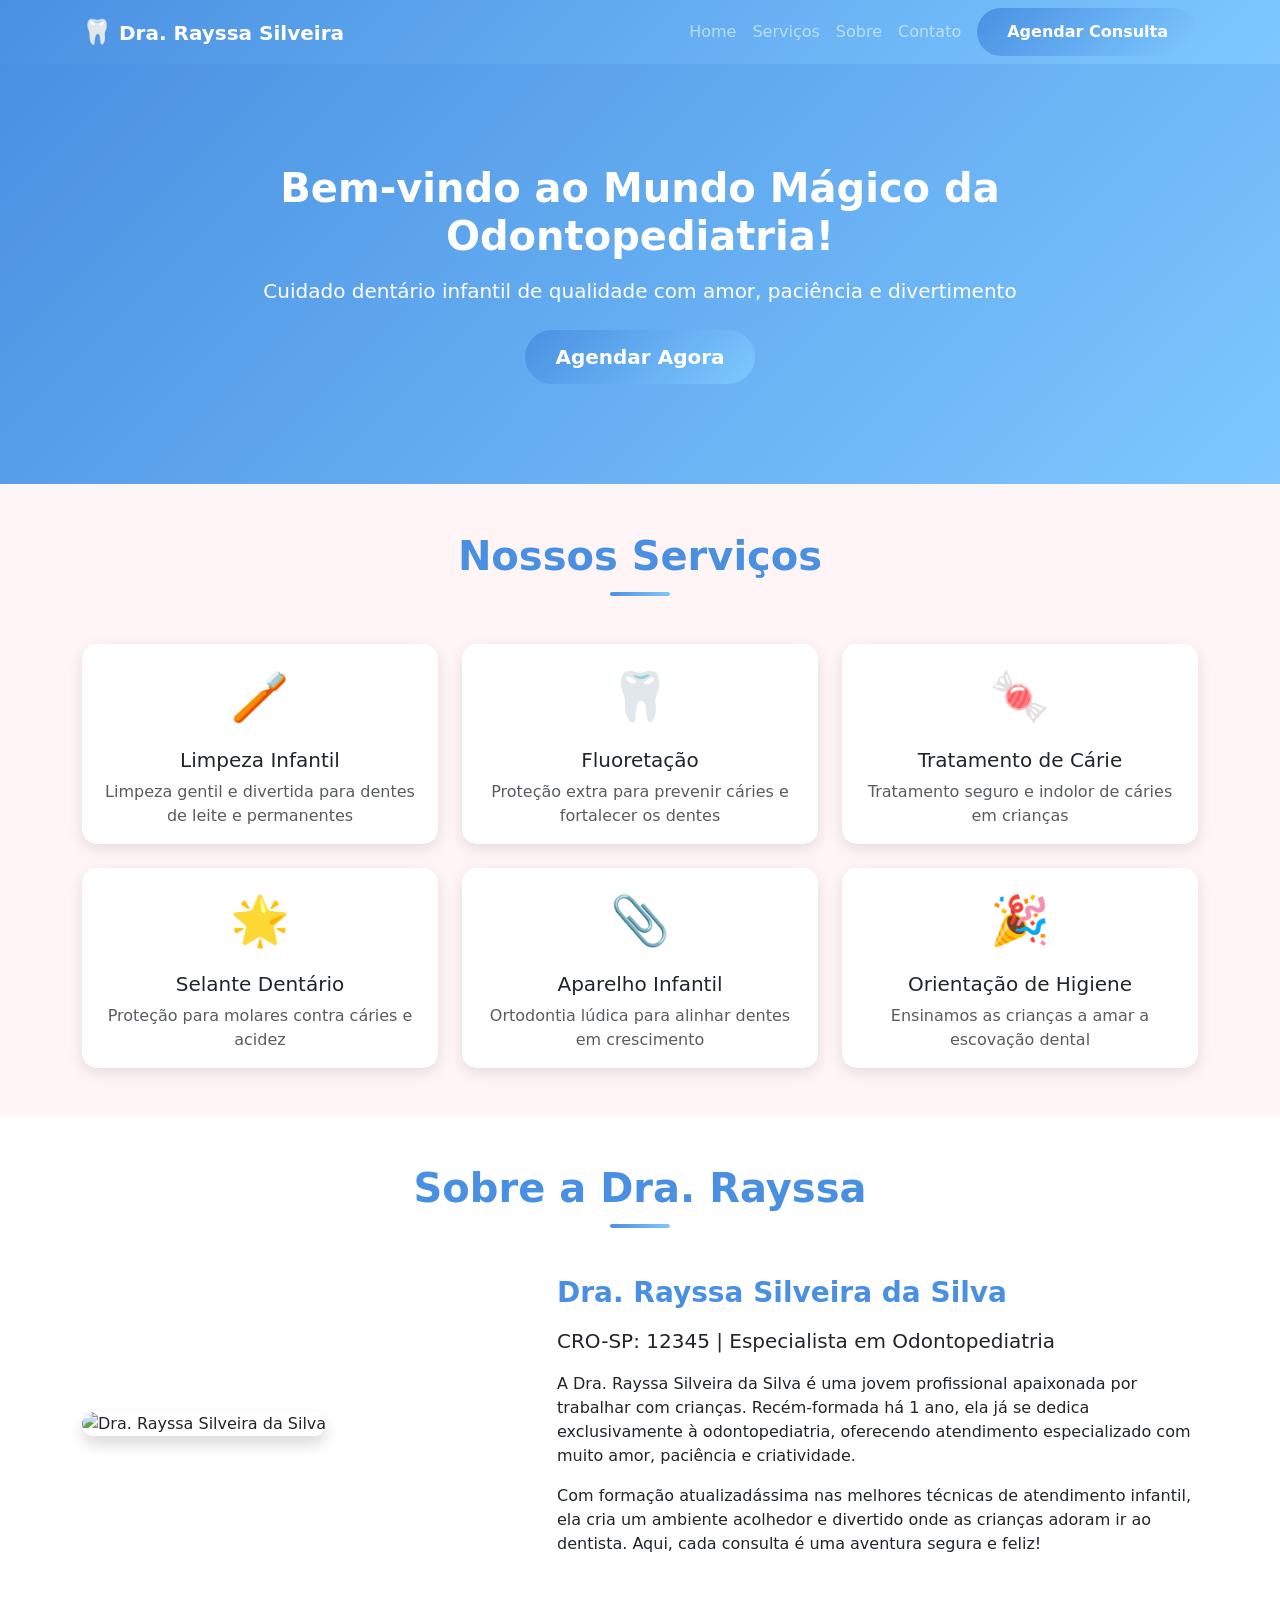
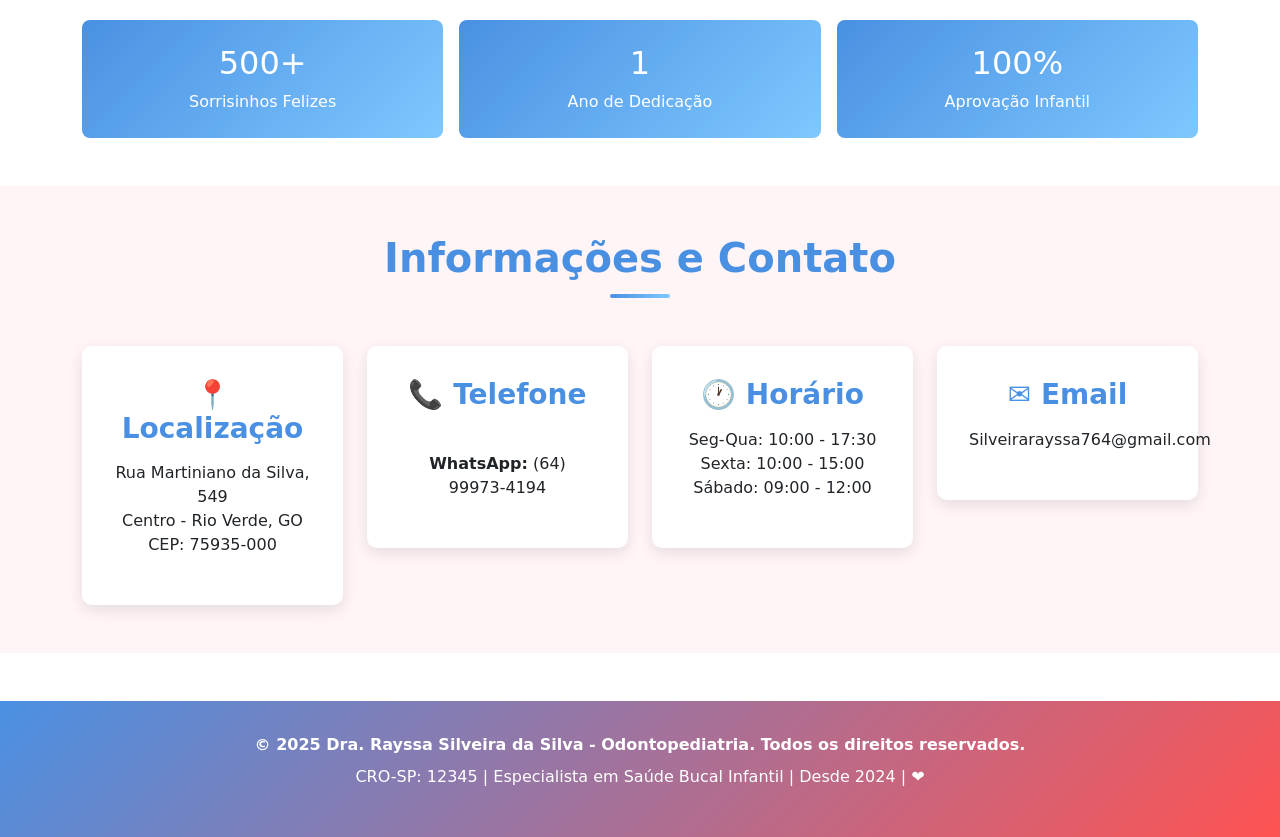
==== index.html @ 4263b2b1 "projeto site dentista Dr Rayssa" ====
<!DOCTYPE html>
<html lang="pt-br">
<head>
    <meta charset="UTF-8">
    <meta name="viewport" content="width=device-width, initial-scale=1.0">
    <title>Dra. Rayssa Silveira - Odontopediatria</title>
    
    <!-- Bootstrap CSS -->
    <link href="https://cdn.jsdelivr.net/npm/bootstrap@5.3.0/dist/css/bootstrap.min.css" rel="stylesheet">
    
    <style>
        :root {
            --primary-color: #4A90E2;
            --secondary-color: #7EC8FF;
            --accent-color: #50C4E6;
        }
        
        .navbar-custom {
            background: linear-gradient(135deg, var(--primary-color) 0%, var(--secondary-color) 100%) !important;
        }
        
        .hero-custom {
            background: linear-gradient(135deg, var(--primary-color) 0%, var(--secondary-color) 100%);
            color: white;
            padding: 100px 20px;
            text-align: center;
        }
        
        .hero-custom h2 {
            font-size: 2.5rem;
            font-weight: 700;
            margin-bottom: 1rem;
        }
        
        .card-custom {
            border: none;
            border-radius: 15px;
            box-shadow: 0 5px 15px rgba(0,0,0,0.1);
            transition: transform 0.3s ease, box-shadow 0.3s ease;
        }
        
        .card-custom:hover {
            transform: translateY(-10px);
            box-shadow: 0 15px 30px rgba(0,0,0,0.2);
        }
        
        .card-icon {
            font-size: 3rem;
            margin-bottom: 1rem;
            animation: bounce 2s infinite;
        }
        
        @keyframes bounce {
            0%, 100% { transform: translateY(0); }
            50% { transform: translateY(-10px); }
        }
        
        .section-title {
            font-size: 2.5rem;
            color: var(--primary-color);
            font-weight: 700;
            margin-bottom: 3rem;
            position: relative;
            padding-bottom: 1rem;
            text-align: center;
        }
        
        .section-title::after {
            content: '';
            position: absolute;
            bottom: 0;
            left: 50%;
            transform: translateX(-50%);
            width: 60px;
            height: 4px;
            background: linear-gradient(90deg, var(--primary-color), var(--secondary-color));
            border-radius: 2px;
        }
        
        .btn-custom {
            background: linear-gradient(135deg, var(--primary-color) 0%, var(--secondary-color) 100%);
            border: none;
            color: white;
            font-weight: 600;
            padding: 12px 30px;
            border-radius: 50px;
            transition: all 0.3s ease;
        }
        
        .btn-custom:hover {
            transform: scale(1.05);
            box-shadow: 0 10px 25px rgba(74, 144, 226, 0.3);
            color: white;
        }
        
        .info-box {
            background: white;
            padding: 2rem;
            border-radius: 10px;
            box-shadow: 0 5px 15px rgba(0,0,0,0.1);
            text-align: center;
            transition: all 0.3s ease;
        }
        
        .info-box:hover {
            transform: translateY(-5px);
            box-shadow: 0 15px 30px rgba(0,0,0,0.2);
        }
        
        .info-box h3 {
            color: var(--primary-color);
            margin-bottom: 1rem;
            font-weight: 700;
        }
        
        .stat-item {
            background: linear-gradient(135deg, var(--primary-color) 0%, var(--secondary-color) 100%);
            color: white;
            padding: 1.5rem;
            border-radius: 8px;
            text-align: center;
        }
        
        .stat-item h4 {
            font-size: 2rem;
            margin-bottom: 0.5rem;
        }
        
        .footer-custom {
            background: linear-gradient(135deg, var(--primary-color) 0%, #FF5352 100%);
            color: white;
            padding: 2rem;
            margin-top: 3rem;
        }
        
        .section-bg-light {
            background-color: #FFF5F7;
        }

        /* Estilos do Formulário */
        .form-control, .form-select {
            border: 2px solid #e0e0e0;
            border-radius: 8px;
            padding: 10px 15px;
            transition: all 0.3s ease;
            font-size: 1rem;
        }

        .form-control:focus, .form-select:focus {
            border-color: var(--primary-color);
            box-shadow: 0 0 0 0.2rem rgba(255, 107, 157, 0.25);
        }

        .form-label {
            color: #2D3436;
            margin-bottom: 0.8rem;
            font-size: 0.95rem;
        }

        .form-check-input:checked {
            background-color: var(--primary-color);
            border-color: var(--primary-color);
        }

        .form-check-input:focus {
            border-color: var(--primary-color);
            box-shadow: 0 0 0 0.25rem rgba(255, 107, 157, 0.25);
        }

    </style>
</head>
<body>
    <!-- NAVBAR -->
    <nav class="navbar navbar-expand-lg navbar-dark navbar-custom sticky-top">
        <div class="container">
            <a class="navbar-brand fw-bold" href="#home">
                <span style="font-size: 1.5rem;">🦷</span> Dra. Rayssa Silveira
            </a>
            <button class="navbar-toggler" type="button" data-bs-toggle="collapse" data-bs-target="#navbarNav" aria-controls="navbarNav" aria-expanded="false" aria-label="Toggle navigation">
                <span class="navbar-toggler-icon"></span>
            </button>
            <div class="collapse navbar-collapse" id="navbarNav">
                <ul class="navbar-nav ms-auto">
                    <li class="nav-item">
                        <a class="nav-link" href="#home">Home</a>
                    </li>
                    <li class="nav-item">
                        <a class="nav-link" href="#servicos">Serviços</a>
                    </li>
                    <li class="nav-item">
                        <a class="nav-link" href="#sobre">Sobre</a>
                    </li>
                    <li class="nav-item">
                        <a class="nav-link" href="index.html#contato">Contato</a>
                    </li>
                </ul>
                <a href="agendamentos.html" class="btn btn-custom ms-2">Agendar Consulta</a>
            </div>
        </div>
    </nav>

    <!-- HERO SECTION -->
    <section id="home" class="hero-custom">
        <div class="container">
            <h2>Bem-vindo ao Mundo Mágico da Odontopediatria!</h2>
            <p class="lead mb-4">Cuidado dentário infantil de qualidade com amor, paciência e divertimento</p>
            <a href="agendamentos.html" class="btn btn-custom btn-lg">Agendar Agora</a>
        </div>
    </section>

    <!-- SERVIÇOS -->
    <section id="servicos" class="py-5 section-bg-light">
        <div class="container">
            <h2 class="section-title">Nossos Serviços</h2>
            <div class="row g-4">
                <div class="col-md-6 col-lg-4">
                    <div class="card card-custom h-100">
                        <div class="card-body text-center">
                            <div class="card-icon">🪥</div>
                            <h5 class="card-title text-dark">Limpeza Infantil</h5>
                            <p class="card-text text-muted">Limpeza gentil e divertida para dentes de leite e permanentes</p>
                        </div>
                    </div>
                </div>

                <div class="col-md-6 col-lg-4">
                    <div class="card card-custom h-100">
                        <div class="card-body text-center">
                            <div class="card-icon">🦷</div>
                            <h5 class="card-title text-dark">Fluoretação</h5>
                            <p class="card-text text-muted">Proteção extra para prevenir cáries e fortalecer os dentes</p>
                        </div>
                    </div>
                </div>

                <div class="col-md-6 col-lg-4">
                    <div class="card card-custom h-100">
                        <div class="card-body text-center">
                            <div class="card-icon">🍬</div>
                            <h5 class="card-title text-dark">Tratamento de Cárie</h5>
                            <p class="card-text text-muted">Tratamento seguro e indolor de cáries em crianças</p>
                        </div>
                    </div>
                </div>

                <div class="col-md-6 col-lg-4">
                    <div class="card card-custom h-100">
                        <div class="card-body text-center">
                            <div class="card-icon">🌟</div>
                            <h5 class="card-title text-dark">Selante Dentário</h5>
                            <p class="card-text text-muted">Proteção para molares contra cáries e acidez</p>
                        </div>
                    </div>
                </div>

                <div class="col-md-6 col-lg-4">
                    <div class="card card-custom h-100">
                        <div class="card-body text-center">
                            <div class="card-icon">📎</div>
                            <h5 class="card-title text-dark">Aparelho Infantil</h5>
                            <p class="card-text text-muted">Ortodontia lúdica para alinhar dentes em crescimento</p>
                        </div>
                    </div>
                </div>

                <div class="col-md-6 col-lg-4">
                    <div class="card card-custom h-100">
                        <div class="card-body text-center">
                            <div class="card-icon">🎉</div>
                            <h5 class="card-title text-dark">Orientação de Higiene</h5>
                            <p class="card-text text-muted">Ensinamos as crianças a amar a escovação dental</p>
                        </div>
                    </div>
                </div>
            </div>
        </div>
    </section>

    <!-- SOBRE -->
    <section id="sobre" class="py-5 bg-white">
        <div class="container">
            <h2 class="section-title">Sobre a Dra. Rayssa</h2>
            <div class="row align-items-center">
                <div class="col-lg-5 mb-4 mb-lg-0">
                    <img src="c:\Users\perei\Downloads\d77eddc9-4e58-4bda-bb10-98b4d2008d4f.jpg" alt="Dra. Rayssa Silveira da Silva" class="img-fluid rounded-4 shadow" style="max-width: 100%; height: auto;">
                </div>
                <div class="col-lg-7">
                    <h3 style="color: var(--primary-color); font-weight: 700;">Dra. Rayssa Silveira da Silva</h3>
                    <p class="lead mt-3"><strong>CRO-SP: 12345 | Especialista em Odontopediatria</strong></p>
                    <p>A Dra. Rayssa Silveira da Silva é uma jovem profissional apaixonada por trabalhar com crianças. Recém-formada há 1 ano, ela já se dedica exclusivamente à odontopediatria, oferecendo atendimento especializado com muito amor, paciência e criatividade.</p>
                    <p>Com formação atualizadássima nas melhores técnicas de atendimento infantil, ela cria um ambiente acolhedor e divertido onde as crianças adoram ir ao dentista. Aqui, cada consulta é uma aventura segura e feliz!</p>
                </div>
            </div>
            <div class="row align-items-center mt-5">
                <div class="col-lg-12">
                    <div class="row g-3">
                        <div class="col-md-4">
                            <div class="stat-item">
                                <h4>500+</h4>
                                <p class="mb-0">Sorrisinhos Felizes</p>
                            </div>
                        </div>
                        <div class="col-md-4">
                            <div class="stat-item">
                                <h4>1</h4>
                                <p class="mb-0">Ano de Dedicação</p>
                            </div>
                        </div>
                        <div class="col-md-4">
                            <div class="stat-item">
                                <h4>100%</h4>
                                <p class="mb-0">Aprovação Infantil</p>
                            </div>
                        </div>
                    </div>
                </div>
            </div>
        </div>
    </section>

    <!-- CONTATO -->
    <section id="contato" class="py-5 section-bg-light">
        <div class="container">
            <h2 class="section-title">Informações e Contato</h2>
            <div class="row g-4">
                <div class="col-md-6 col-lg-3">
                    <div class="info-box">
                        <h3>📍 Localização</h3>
                        <p>Rua Martiniano da Silva, 549<br>Centro - Rio Verde, GO<br>CEP: 75935-000</p>
                    </div>
                </div>

                <div class="col-md-6 col-lg-3">
                    <div class="info-box">
                        <h3>📞 Telefone</h3>
                        <p><br><strong>WhatsApp:</strong> (64) 99973-4194</p>
                    </div>
                </div>

                <div class="col-md-6 col-lg-3">
                    <div class="info-box">
                        <h3>🕐 Horário</h3>
                        <p>Seg-Qua: 10:00 - 17:30<br>Sexta: 10:00 - 15:00<br>Sábado: 09:00 - 12:00</p>
                    </div>
                </div>

                <div class="col-md-6 col-lg-3">
                    <div class="info-box">
                        <h3>✉️ Email</h3>
                        <p>Silveirarayssa764@gmail.com<br></p>
                    </div>
                </div>
            </div>
        </div>
    </section>

    <!-- FOOTER -->
    <footer class="footer-custom text-center">
        <div class="container">
            <p class="mb-2"><strong>&copy; 2025 Dra. Rayssa Silveira da Silva - Odontopediatria. Todos os direitos reservados.</strong></p>
            <p>CRO-SP: 12345 | Especialista em Saúde Bucal Infantil | Desde 2024 | ❤️</p>
        </div>
    </footer>

    <!-- Bootstrap JS -->
    <script src="https://cdn.jsdelivr.net/npm/bootstrap@5.3.0/dist/js/bootstrap.bundle.min.js"></script>
</body>
</html>
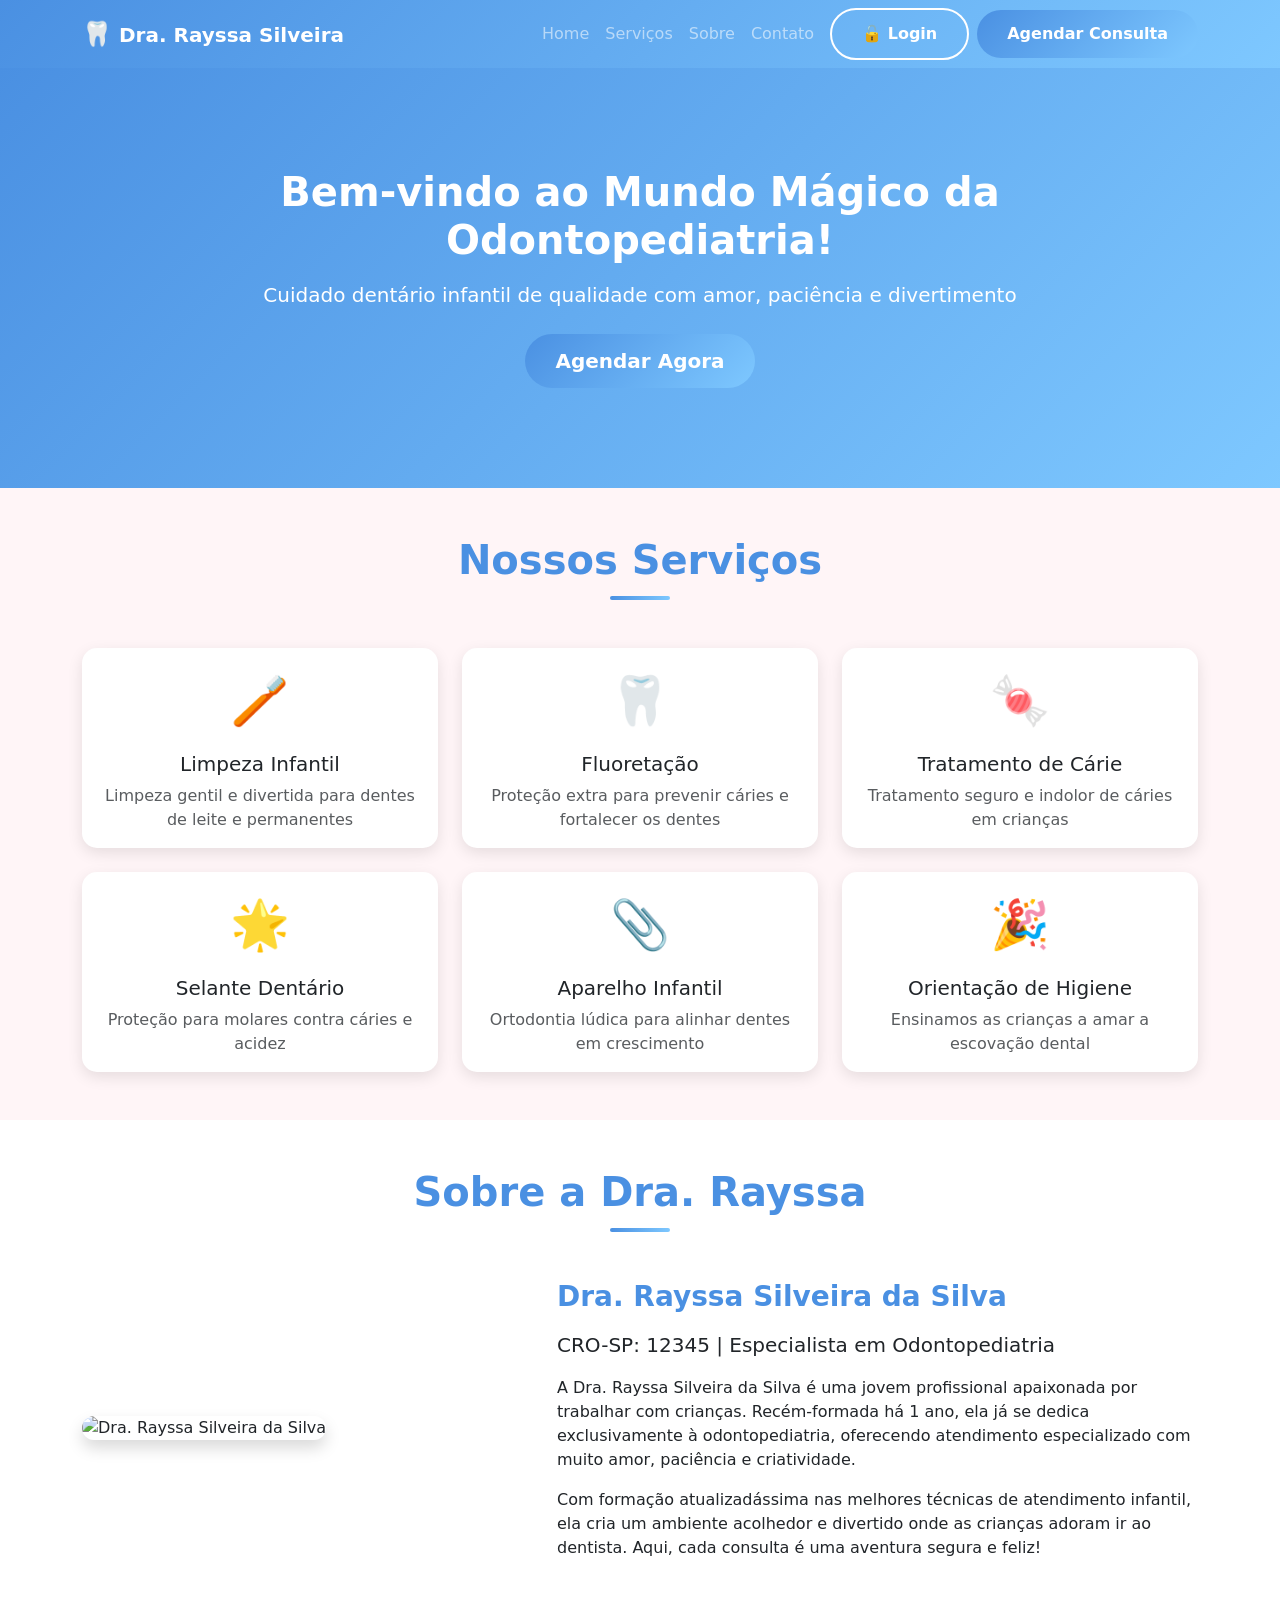
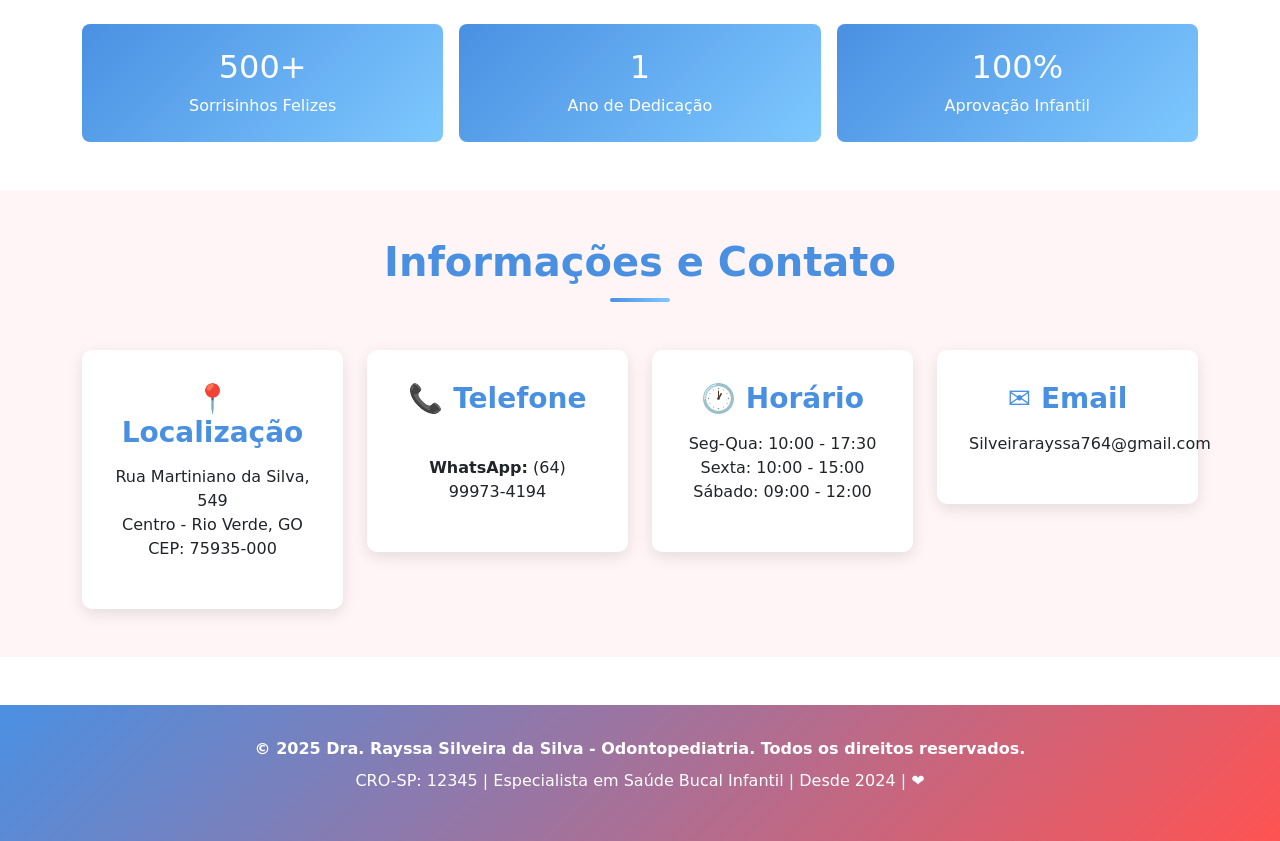
==== commit d87daf93: "Login e cadastro" ====
--- a/index.html
+++ b/index.html
@@ -194,6 +194,7 @@
                         <a class="nav-link" href="index.html#contato">Contato</a>
                     </li>
                 </ul>
+                <a href="auth.html" class="btn btn-custom ms-2" style="background: transparent; border: 2px solid white;">🔓 Login</a>
                 <a href="agendamentos.html" class="btn btn-custom ms-2">Agendar Consulta</a>
             </div>
         </div>
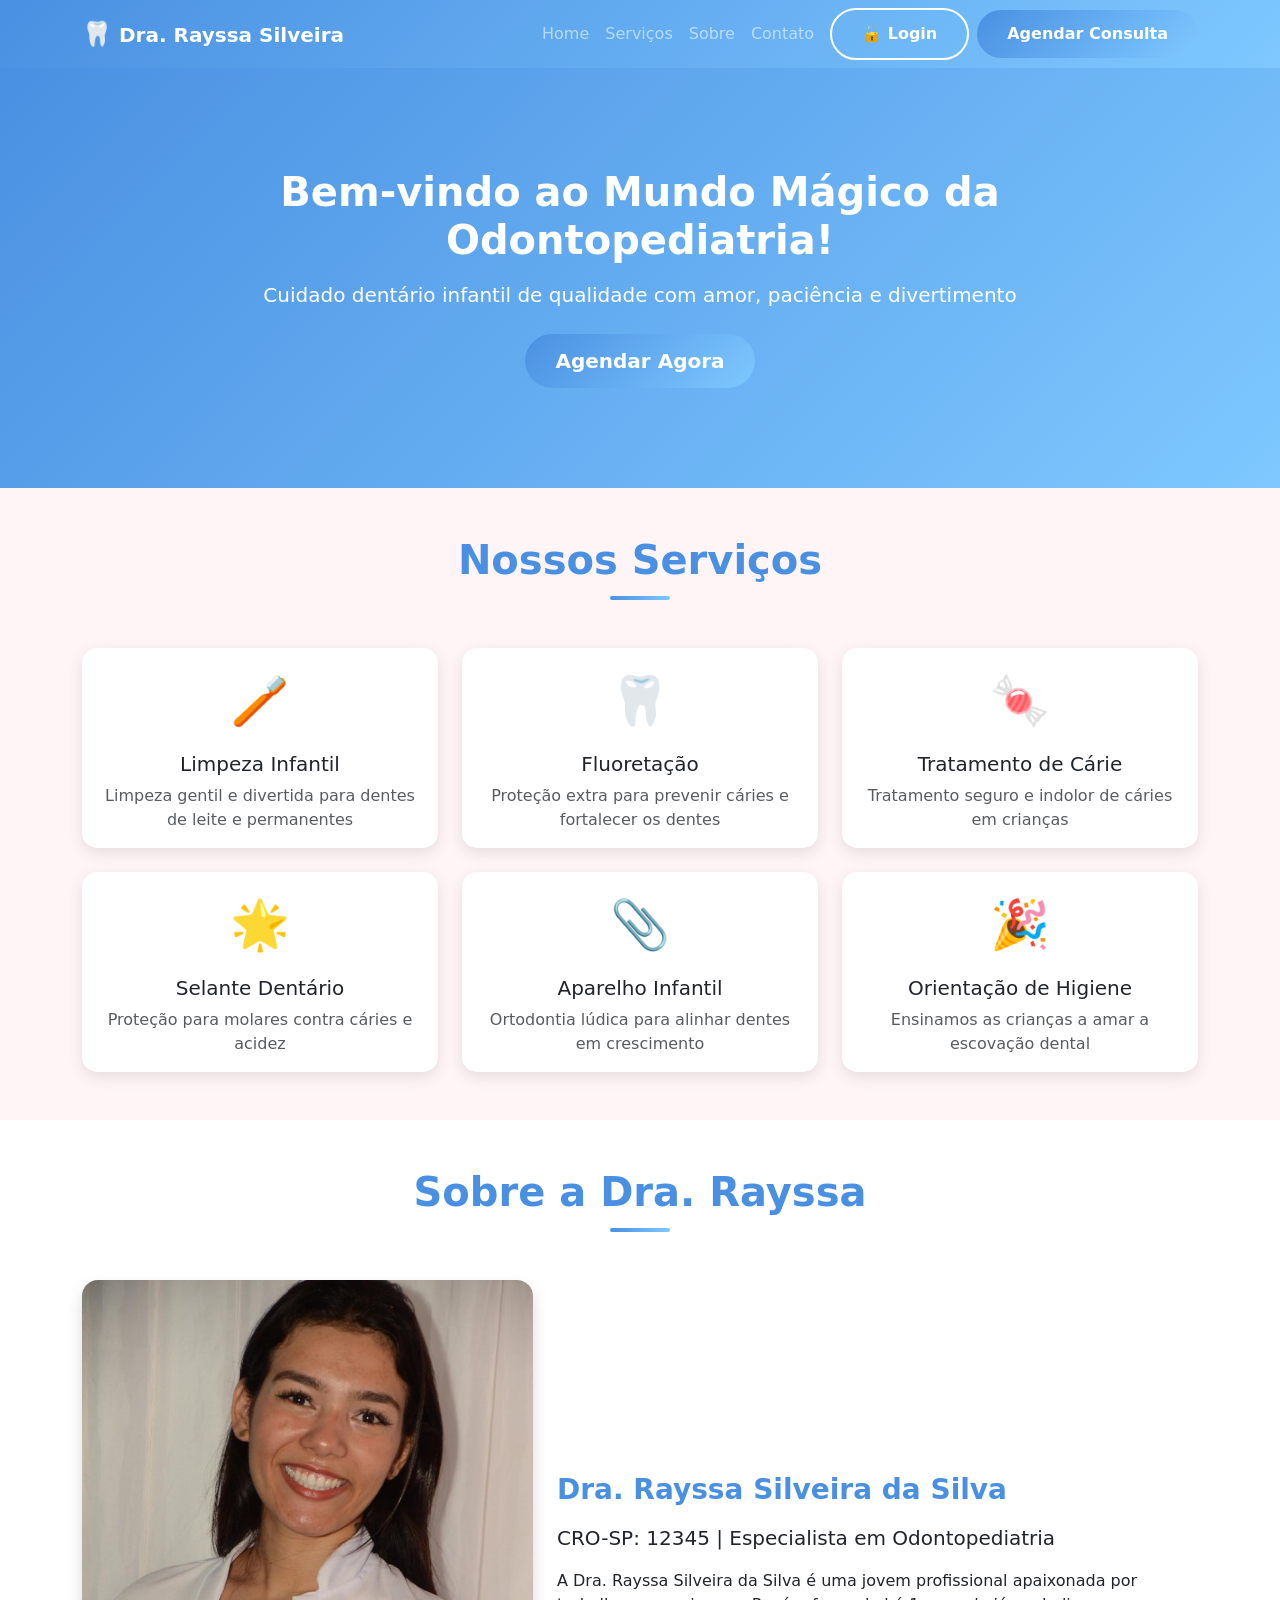
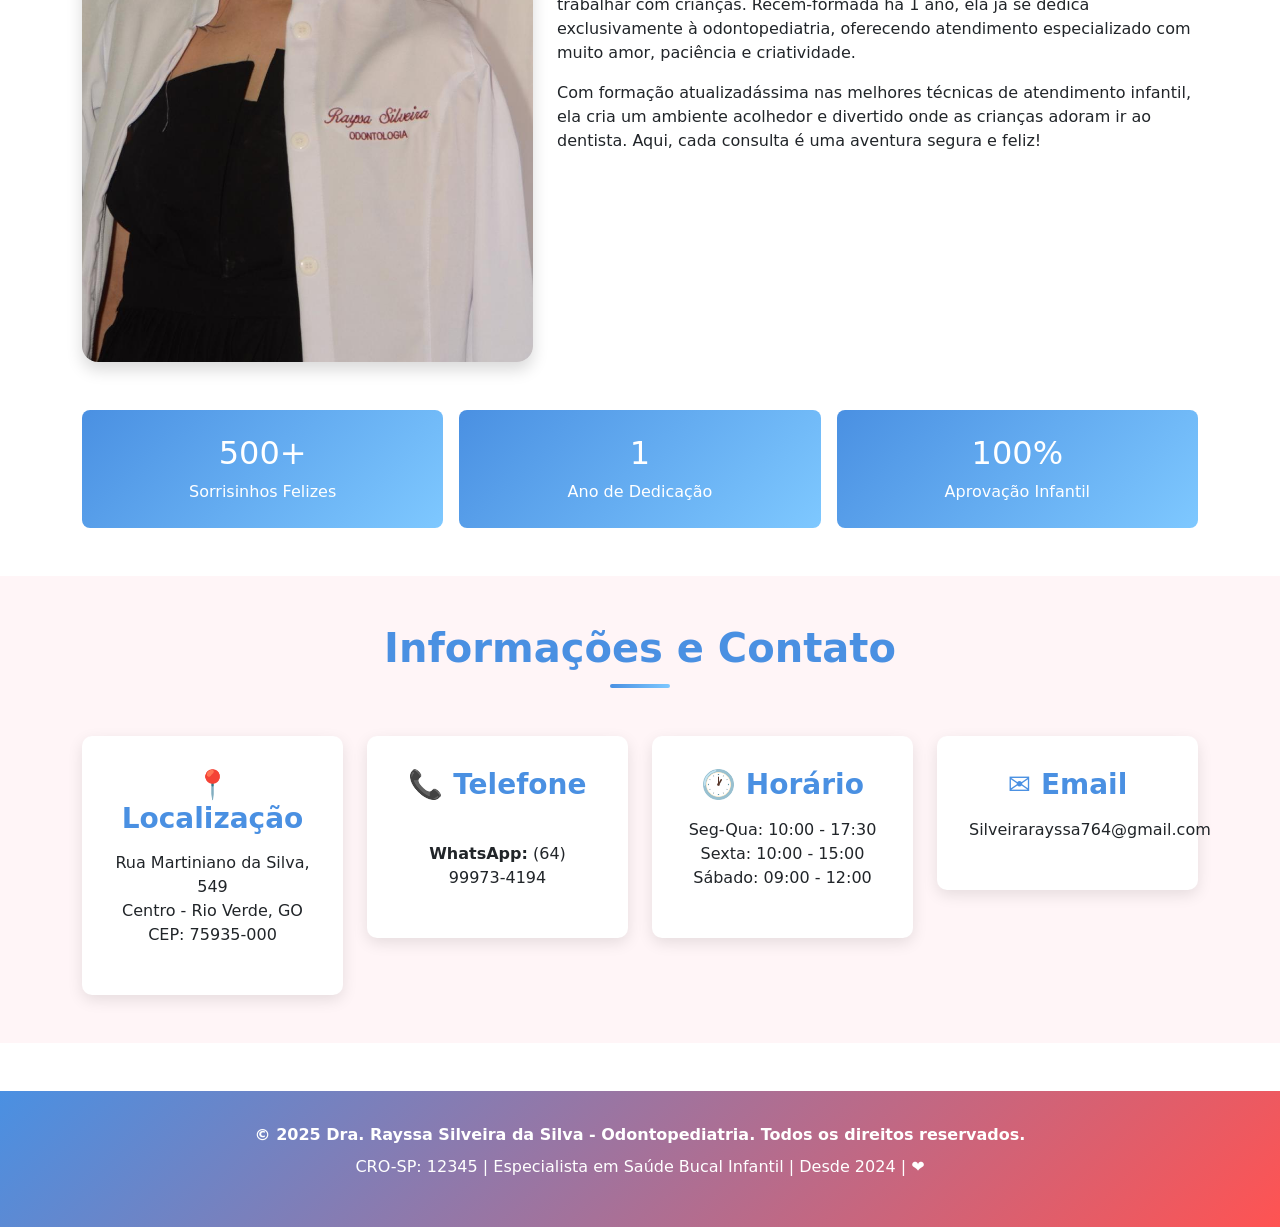
==== commit c771808b: "Adicionar protótipo do sistema de agendamentos PHP com autenticação e dashboard" ====
--- a/index.html
+++ b/index.html
@@ -283,7 +283,7 @@
             <h2 class="section-title">Sobre a Dra. Rayssa</h2>
             <div class="row align-items-center">
                 <div class="col-lg-5 mb-4 mb-lg-0">
-                    <img src="c:\Users\perei\Downloads\d77eddc9-4e58-4bda-bb10-98b4d2008d4f.jpg" alt="Dra. Rayssa Silveira da Silva" class="img-fluid rounded-4 shadow" style="max-width: 100%; height: auto;">
+                    <img src="img/d77eddc9-4e58-4bda-bb10-98b4d2008d4f.jpg" alt="Dra. Rayssa Silveira da Silva" class="img-fluid rounded-4 shadow" style="max-width: 100%; height: auto;">
                 </div>
                 <div class="col-lg-7">
                     <h3 style="color: var(--primary-color); font-weight: 700;">Dra. Rayssa Silveira da Silva</h3>
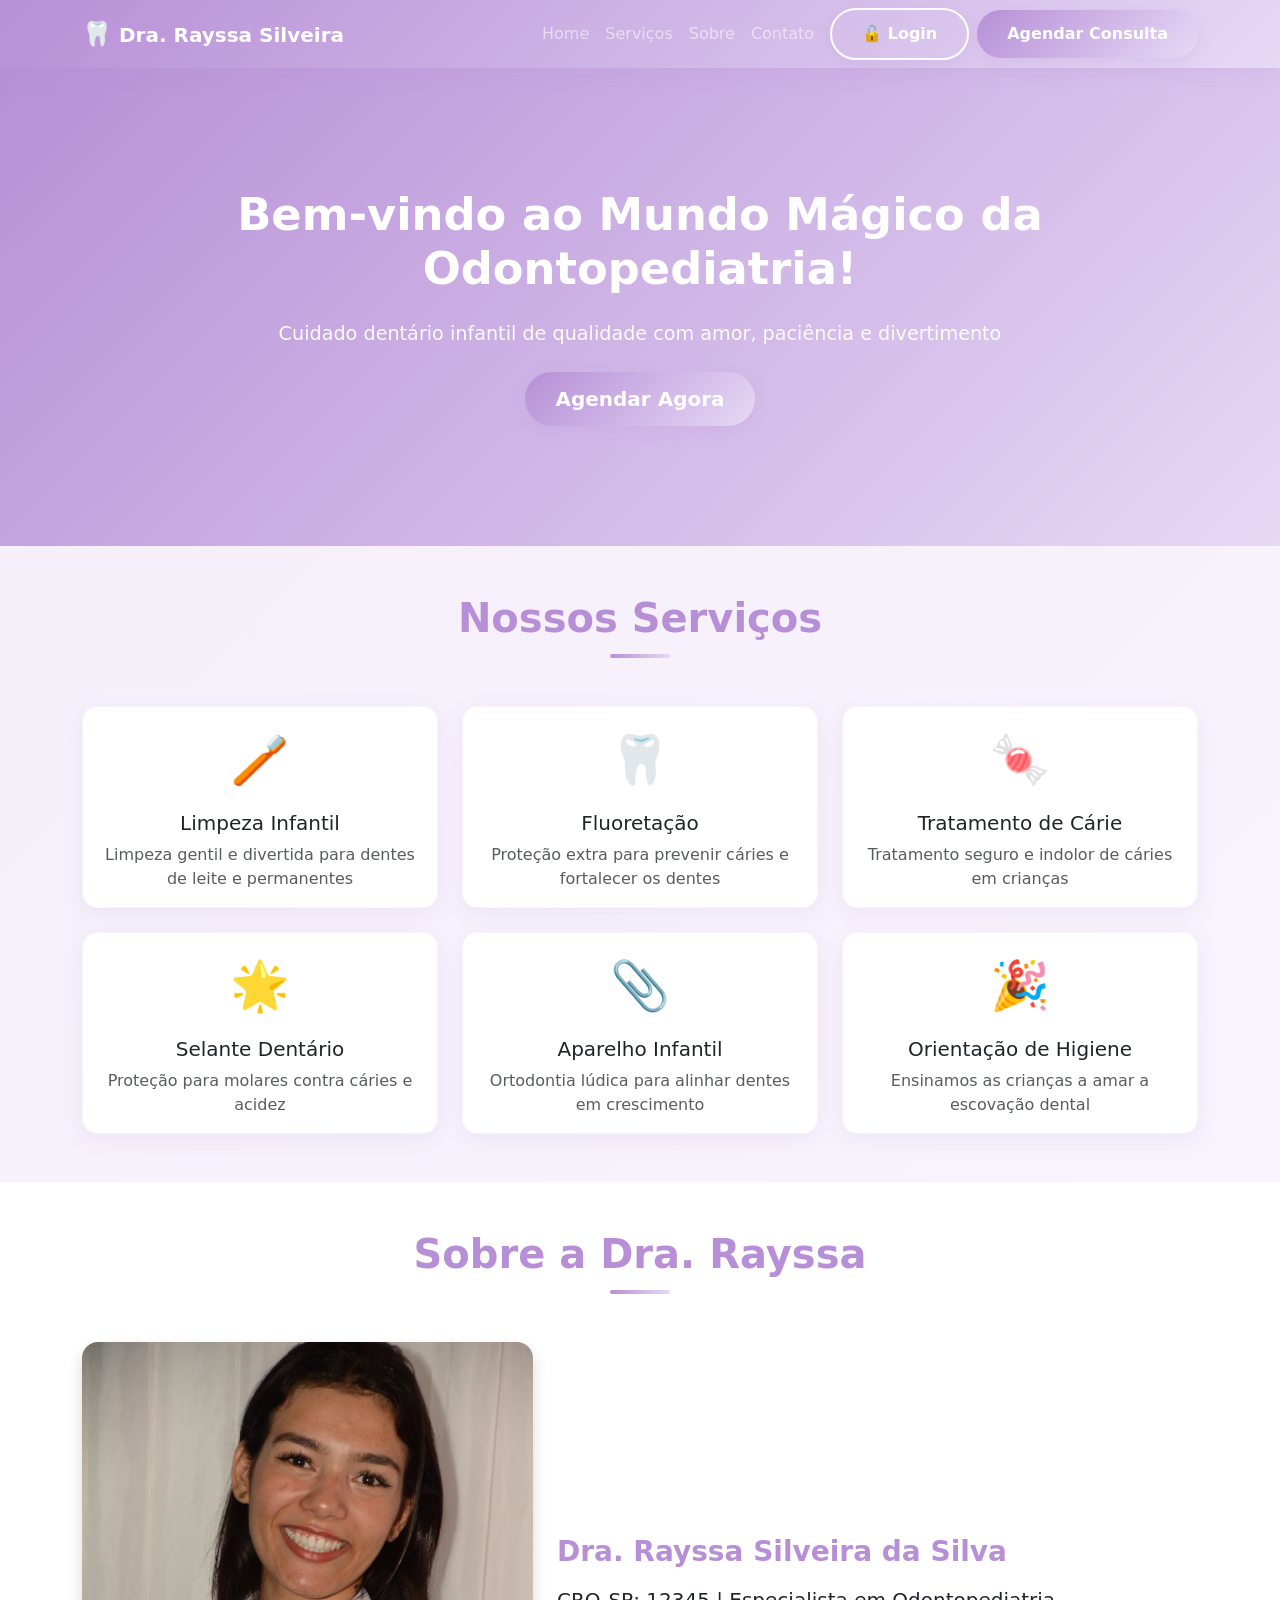
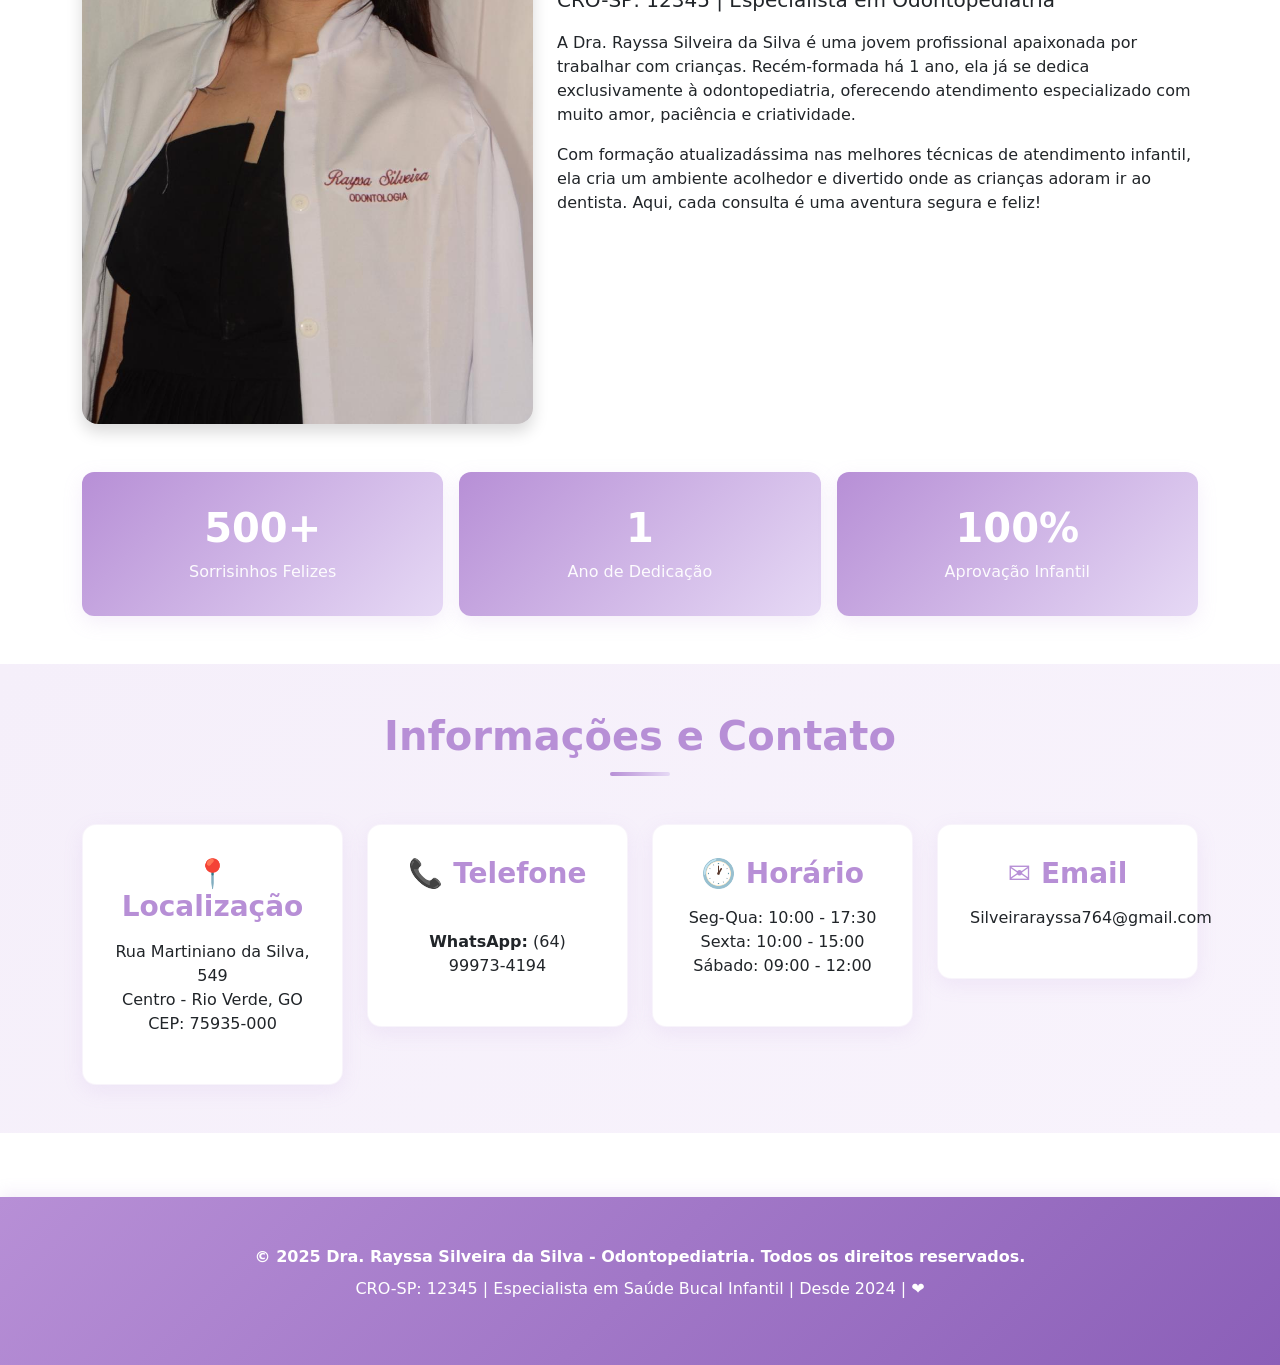
==== commit 571af4c1: "Frontend completo: página inicial (index.html) atualizada para tema roxo pastel com melhor design" ====
--- a/index.html
+++ b/index.html
@@ -10,38 +10,47 @@
     
     <style>
         :root {
-            --primary-color: #4A90E2;
-            --secondary-color: #7EC8FF;
-            --accent-color: #50C4E6;
+            --primary-color: #B78FD6;
+            --secondary-color: #E6D9F5;
+            --accent-color: #D4B8E8;
         }
         
         .navbar-custom {
             background: linear-gradient(135deg, var(--primary-color) 0%, var(--secondary-color) 100%) !important;
+            box-shadow: 0 4px 20px rgba(183, 143, 214, 0.2);
         }
         
         .hero-custom {
             background: linear-gradient(135deg, var(--primary-color) 0%, var(--secondary-color) 100%);
             color: white;
-            padding: 100px 20px;
+            padding: 120px 20px;
             text-align: center;
+            box-shadow: 0 8px 25px rgba(183, 143, 214, 0.2);
         }
         
         .hero-custom h2 {
-            font-size: 2.5rem;
+            font-size: 2.8rem;
             font-weight: 700;
-            margin-bottom: 1rem;
+            margin-bottom: 1.5rem;
+        }
+
+        .hero-custom p {
+            font-size: 1.2rem;
+            opacity: 0.95;
         }
         
         .card-custom {
             border: none;
             border-radius: 15px;
-            box-shadow: 0 5px 15px rgba(0,0,0,0.1);
-            transition: transform 0.3s ease, box-shadow 0.3s ease;
+            box-shadow: 0 6px 20px rgba(183, 143, 214, 0.12);
+            transition: all 0.3s ease;
+            background: white;
+            border: 1px solid rgba(183, 143, 214, 0.1);
         }
         
         .card-custom:hover {
             transform: translateY(-10px);
-            box-shadow: 0 15px 30px rgba(0,0,0,0.2);
+            box-shadow: 0 15px 40px rgba(183, 143, 214, 0.2);
         }
         
         .card-icon {
@@ -85,26 +94,28 @@
             padding: 12px 30px;
             border-radius: 50px;
             transition: all 0.3s ease;
+            box-shadow: 0 4px 15px rgba(183, 143, 214, 0.2);
         }
         
         .btn-custom:hover {
-            transform: scale(1.05);
-            box-shadow: 0 10px 25px rgba(74, 144, 226, 0.3);
+            transform: translateY(-2px);
+            box-shadow: 0 8px 25px rgba(183, 143, 214, 0.35);
             color: white;
         }
         
         .info-box {
             background: white;
             padding: 2rem;
-            border-radius: 10px;
-            box-shadow: 0 5px 15px rgba(0,0,0,0.1);
+            border-radius: 14px;
+            box-shadow: 0 6px 20px rgba(183, 143, 214, 0.12);
             text-align: center;
             transition: all 0.3s ease;
+            border: 1px solid rgba(183, 143, 214, 0.1);
         }
         
         .info-box:hover {
-            transform: translateY(-5px);
-            box-shadow: 0 15px 30px rgba(0,0,0,0.2);
+            transform: translateY(-8px);
+            box-shadow: 0 15px 40px rgba(183, 143, 214, 0.2);
         }
         
         .info-box h3 {
@@ -116,45 +127,56 @@
         .stat-item {
             background: linear-gradient(135deg, var(--primary-color) 0%, var(--secondary-color) 100%);
             color: white;
-            padding: 1.5rem;
-            border-radius: 8px;
+            padding: 2rem 1.5rem;
+            border-radius: 12px;
             text-align: center;
+            box-shadow: 0 6px 20px rgba(183, 143, 214, 0.15);
         }
         
         .stat-item h4 {
-            font-size: 2rem;
+            font-size: 2.5rem;
             margin-bottom: 0.5rem;
+            font-weight: 700;
+        }
+
+        .stat-item p {
+            font-size: 1rem;
+            opacity: 0.95;
         }
         
         .footer-custom {
-            background: linear-gradient(135deg, var(--primary-color) 0%, #FF5352 100%);
-            color: white;
-            padding: 2rem;
-            margin-top: 3rem;
+            background: linear-gradient(135deg, var(--primary-color) 0%, #8B5FB8 100%);
+            color: white;
+            padding: 3rem 2rem;
+            margin-top: 4rem;
+            box-shadow: 0 -4px 15px rgba(183, 143, 214, 0.15);
         }
         
         .section-bg-light {
-            background-color: #FFF5F7;
+            background: linear-gradient(135deg, #F5EFFA 0%, #F8F3FC 100%);
         }
 
         /* Estilos do Formulário */
         .form-control, .form-select {
-            border: 2px solid #e0e0e0;
-            border-radius: 8px;
-            padding: 10px 15px;
+            border: 2px solid #E8E0F0;
+            border-radius: 10px;
+            padding: 12px 16px;
             transition: all 0.3s ease;
             font-size: 1rem;
+            background: #FAFBFD;
         }
 
         .form-control:focus, .form-select:focus {
             border-color: var(--primary-color);
-            box-shadow: 0 0 0 0.2rem rgba(255, 107, 157, 0.25);
+background: white;
+            box-shadow: 0 0 0 4px rgba(183, 143, 214, 0.1);
         }
 
         .form-label {
             color: #2D3436;
             margin-bottom: 0.8rem;
             font-size: 0.95rem;
+            font-weight: 600;
         }
 
         .form-check-input:checked {
@@ -164,7 +186,7 @@
 
         .form-check-input:focus {
             border-color: var(--primary-color);
-            box-shadow: 0 0 0 0.25rem rgba(255, 107, 157, 0.25);
+            box-shadow: 0 0 0 0.25rem rgba(183, 143, 214, 0.25);
         }
 
     </style>
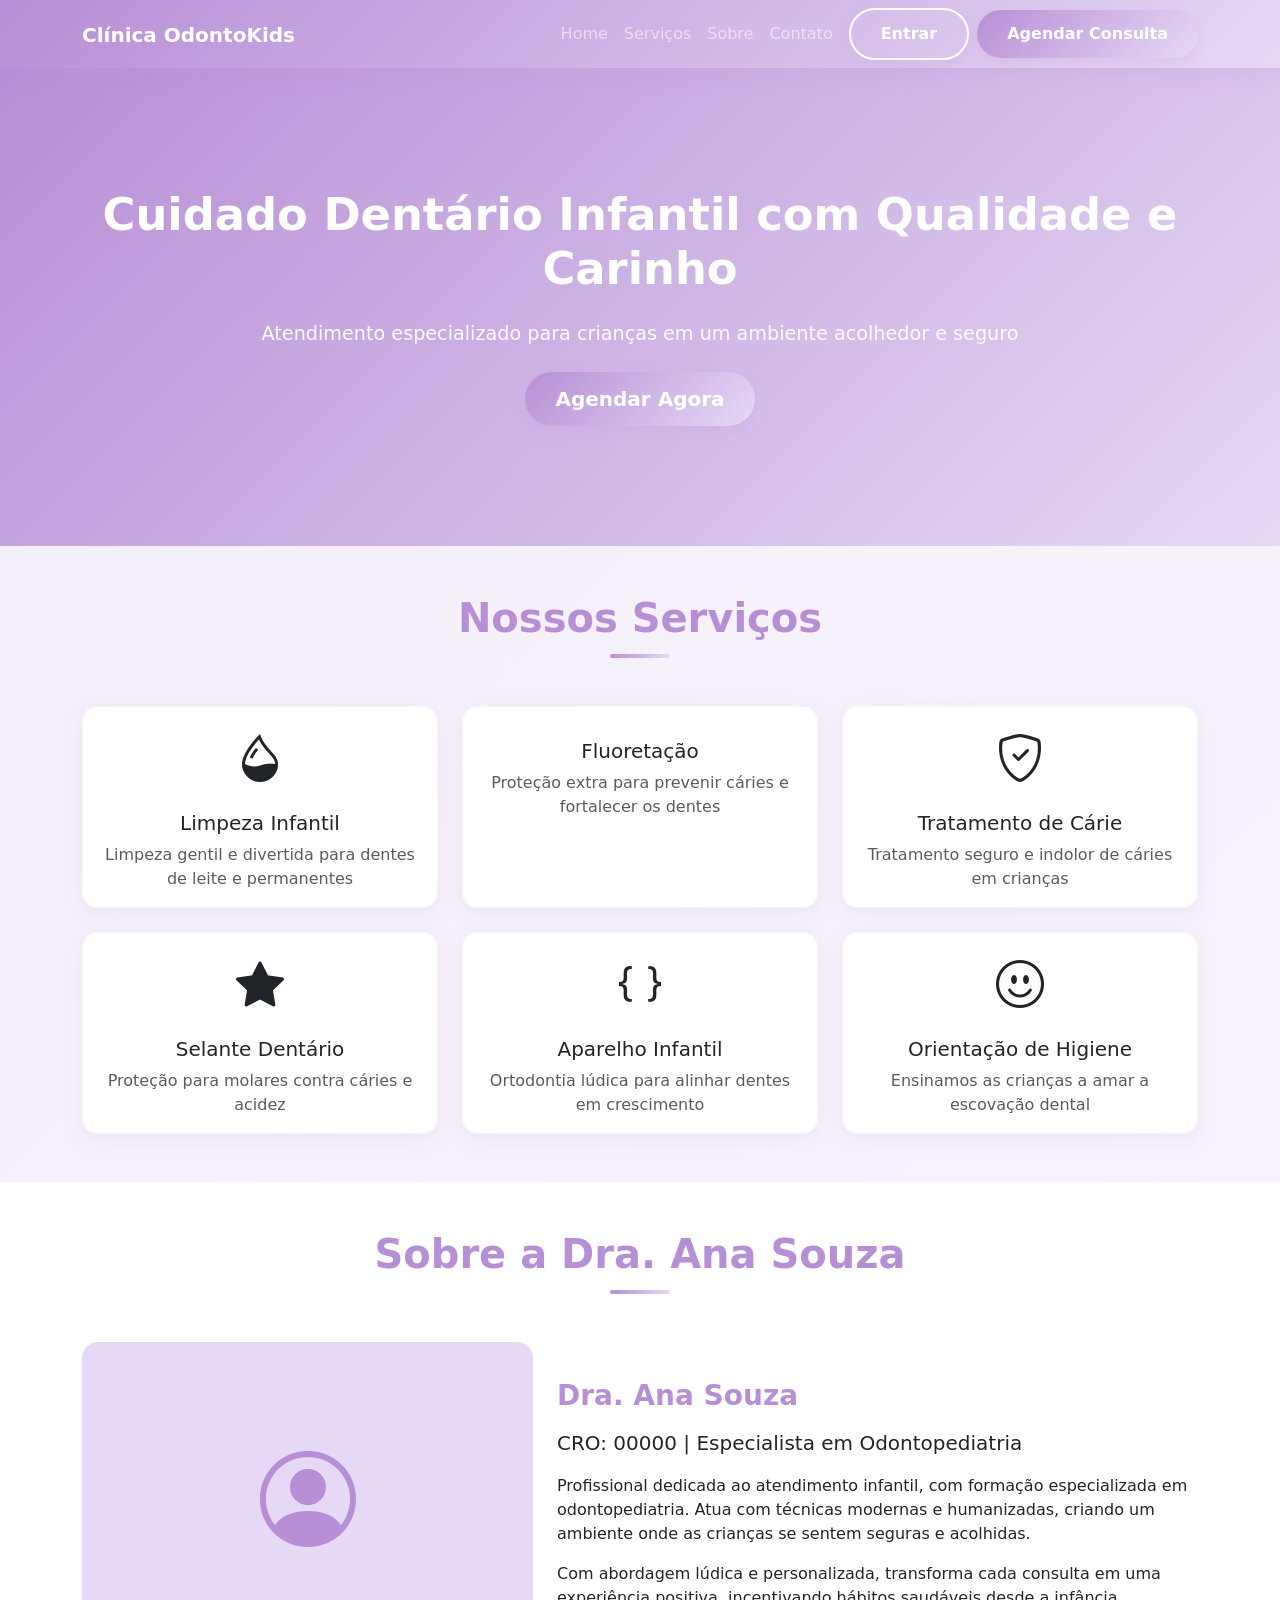
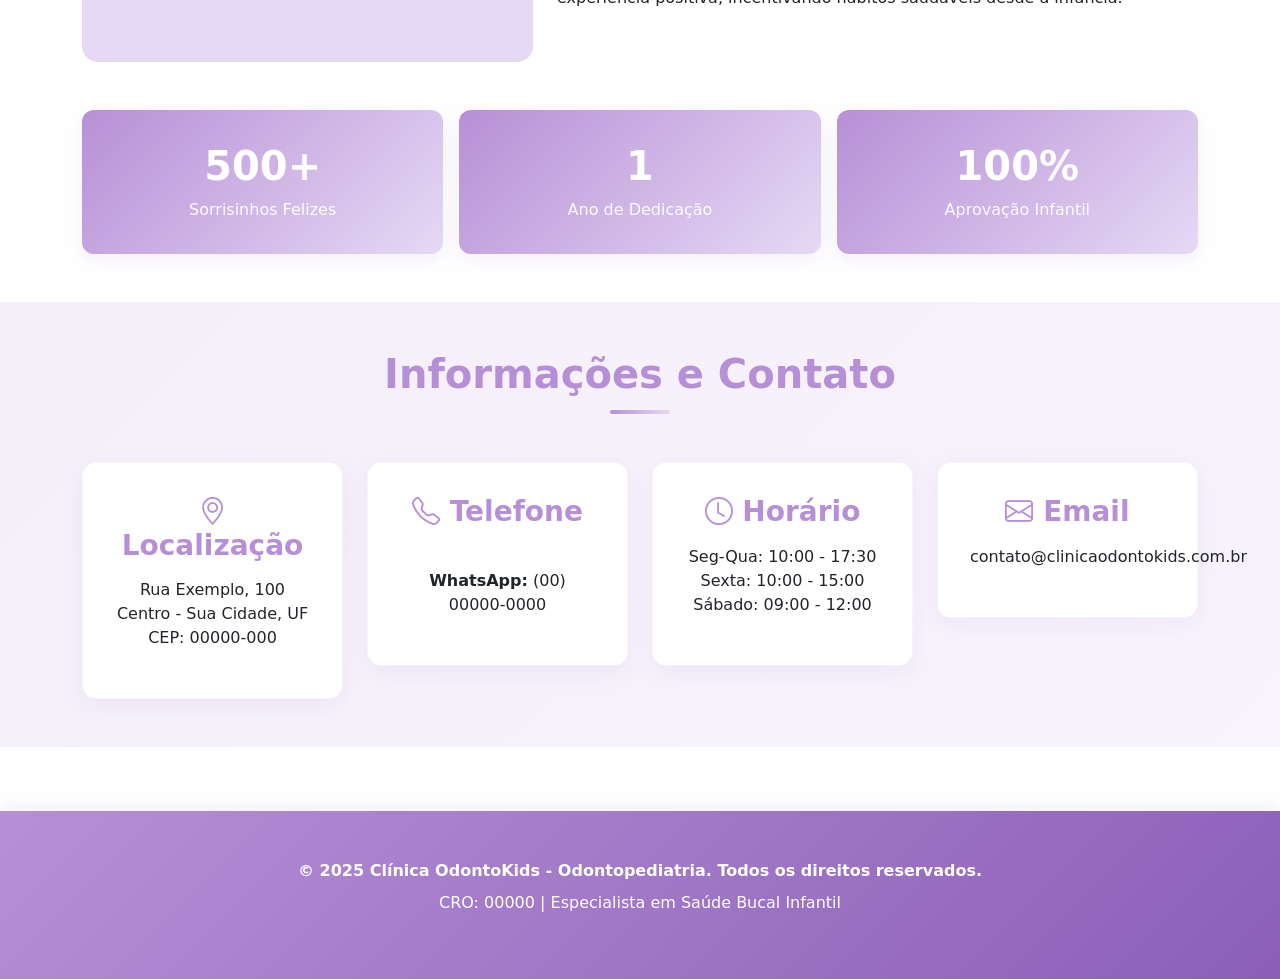
==== commit b72ead85: "Reorganiza estrutura de pastas e remove referencias pessoais do sistema Move arquivos soltos na raiz" ====
--- a/index.html
+++ b/index.html
@@ -3,10 +3,11 @@
 <head>
     <meta charset="UTF-8">
     <meta name="viewport" content="width=device-width, initial-scale=1.0">
-    <title>Dra. Rayssa Silveira - Odontopediatria</title>
-    
+    <title>Clínica Odontopediátrica - Saúde Bucal Infantil</title>
+
     <!-- Bootstrap CSS -->
     <link href="https://cdn.jsdelivr.net/npm/bootstrap@5.3.0/dist/css/bootstrap.min.css" rel="stylesheet">
+    <link rel="stylesheet" href="https://cdn.jsdelivr.net/npm/bootstrap-icons@1.11.0/font/bootstrap-icons.css">
     
     <style>
         :root {
@@ -196,7 +197,7 @@
     <nav class="navbar navbar-expand-lg navbar-dark navbar-custom sticky-top">
         <div class="container">
             <a class="navbar-brand fw-bold" href="#home">
-                <span style="font-size: 1.5rem;">🦷</span> Dra. Rayssa Silveira
+                <i class="bi bi-tooth" style="font-size: 1.5rem;"></i> Clínica OdontoKids
             </a>
             <button class="navbar-toggler" type="button" data-bs-toggle="collapse" data-bs-target="#navbarNav" aria-controls="navbarNav" aria-expanded="false" aria-label="Toggle navigation">
                 <span class="navbar-toggler-icon"></span>
@@ -216,8 +217,8 @@
                         <a class="nav-link" href="index.html#contato">Contato</a>
                     </li>
                 </ul>
-                <a href="auth.html" class="btn btn-custom ms-2" style="background: transparent; border: 2px solid white;">🔓 Login</a>
-                <a href="agendamentos.html" class="btn btn-custom ms-2">Agendar Consulta</a>
+                <a href="pages/auth.html" class="btn btn-custom ms-2" style="background: transparent; border: 2px solid white;">Entrar</a>
+                <a href="pages/agendamentos.html" class="btn btn-custom ms-2">Agendar Consulta</a>
             </div>
         </div>
     </nav>
@@ -225,9 +226,9 @@
     <!-- HERO SECTION -->
     <section id="home" class="hero-custom">
         <div class="container">
-            <h2>Bem-vindo ao Mundo Mágico da Odontopediatria!</h2>
-            <p class="lead mb-4">Cuidado dentário infantil de qualidade com amor, paciência e divertimento</p>
-            <a href="agendamentos.html" class="btn btn-custom btn-lg">Agendar Agora</a>
+            <h2>Cuidado Dentário Infantil com Qualidade e Carinho</h2>
+            <p class="lead mb-4">Atendimento especializado para crianças em um ambiente acolhedor e seguro</p>
+            <a href="pages/agendamentos.html" class="btn btn-custom btn-lg">Agendar Agora</a>
         </div>
     </section>
 
@@ -239,7 +240,7 @@
                 <div class="col-md-6 col-lg-4">
                     <div class="card card-custom h-100">
                         <div class="card-body text-center">
-                            <div class="card-icon">🪥</div>
+                            <div class="card-icon"><i class="bi bi-droplet-half"></i></div>
                             <h5 class="card-title text-dark">Limpeza Infantil</h5>
                             <p class="card-text text-muted">Limpeza gentil e divertida para dentes de leite e permanentes</p>
                         </div>
@@ -249,7 +250,7 @@
                 <div class="col-md-6 col-lg-4">
                     <div class="card card-custom h-100">
                         <div class="card-body text-center">
-                            <div class="card-icon">🦷</div>
+                            <div class="card-icon"><i class="bi bi-tooth"></i></div>
                             <h5 class="card-title text-dark">Fluoretação</h5>
                             <p class="card-text text-muted">Proteção extra para prevenir cáries e fortalecer os dentes</p>
                         </div>
@@ -259,7 +260,7 @@
                 <div class="col-md-6 col-lg-4">
                     <div class="card card-custom h-100">
                         <div class="card-body text-center">
-                            <div class="card-icon">🍬</div>
+                            <div class="card-icon"><i class="bi bi-shield-check"></i></div>
                             <h5 class="card-title text-dark">Tratamento de Cárie</h5>
                             <p class="card-text text-muted">Tratamento seguro e indolor de cáries em crianças</p>
                         </div>
@@ -269,7 +270,7 @@
                 <div class="col-md-6 col-lg-4">
                     <div class="card card-custom h-100">
                         <div class="card-body text-center">
-                            <div class="card-icon">🌟</div>
+                            <div class="card-icon"><i class="bi bi-star-fill"></i></div>
                             <h5 class="card-title text-dark">Selante Dentário</h5>
                             <p class="card-text text-muted">Proteção para molares contra cáries e acidez</p>
                         </div>
@@ -279,7 +280,7 @@
                 <div class="col-md-6 col-lg-4">
                     <div class="card card-custom h-100">
                         <div class="card-body text-center">
-                            <div class="card-icon">📎</div>
+                            <div class="card-icon"><i class="bi bi-braces"></i></div>
                             <h5 class="card-title text-dark">Aparelho Infantil</h5>
                             <p class="card-text text-muted">Ortodontia lúdica para alinhar dentes em crescimento</p>
                         </div>
@@ -289,7 +290,7 @@
                 <div class="col-md-6 col-lg-4">
                     <div class="card card-custom h-100">
                         <div class="card-body text-center">
-                            <div class="card-icon">🎉</div>
+                            <div class="card-icon"><i class="bi bi-emoji-smile"></i></div>
                             <h5 class="card-title text-dark">Orientação de Higiene</h5>
                             <p class="card-text text-muted">Ensinamos as crianças a amar a escovação dental</p>
                         </div>
@@ -302,16 +303,16 @@
     <!-- SOBRE -->
     <section id="sobre" class="py-5 bg-white">
         <div class="container">
-            <h2 class="section-title">Sobre a Dra. Rayssa</h2>
+            <h2 class="section-title">Sobre a Dra. Ana Souza</h2>
             <div class="row align-items-center">
                 <div class="col-lg-5 mb-4 mb-lg-0">
-                    <img src="img/d77eddc9-4e58-4bda-bb10-98b4d2008d4f.jpg" alt="Dra. Rayssa Silveira da Silva" class="img-fluid rounded-4 shadow" style="max-width: 100%; height: auto;">
+                    <div style="width:100%;height:320px;background:#E6D9F5;border-radius:16px;display:flex;align-items:center;justify-content:center;"><i class="bi bi-person-circle" style="font-size:6rem;color:#B78FD6;"></i></div>
                 </div>
                 <div class="col-lg-7">
-                    <h3 style="color: var(--primary-color); font-weight: 700;">Dra. Rayssa Silveira da Silva</h3>
-                    <p class="lead mt-3"><strong>CRO-SP: 12345 | Especialista em Odontopediatria</strong></p>
-                    <p>A Dra. Rayssa Silveira da Silva é uma jovem profissional apaixonada por trabalhar com crianças. Recém-formada há 1 ano, ela já se dedica exclusivamente à odontopediatria, oferecendo atendimento especializado com muito amor, paciência e criatividade.</p>
-                    <p>Com formação atualizadássima nas melhores técnicas de atendimento infantil, ela cria um ambiente acolhedor e divertido onde as crianças adoram ir ao dentista. Aqui, cada consulta é uma aventura segura e feliz!</p>
+                    <h3 style="color: var(--primary-color); font-weight: 700;">Dra. Ana Souza</h3>
+                    <p class="lead mt-3"><strong>CRO: 00000 | Especialista em Odontopediatria</strong></p>
+                    <p>Profissional dedicada ao atendimento infantil, com formação especializada em odontopediatria. Atua com técnicas modernas e humanizadas, criando um ambiente onde as crianças se sentem seguras e acolhidas.</p>
+                    <p>Com abordagem lúdica e personalizada, transforma cada consulta em uma experiência positiva, incentivando hábitos saudáveis desde a infância.</p>
                 </div>
             </div>
             <div class="row align-items-center mt-5">
@@ -348,29 +349,29 @@
             <div class="row g-4">
                 <div class="col-md-6 col-lg-3">
                     <div class="info-box">
-                        <h3>📍 Localização</h3>
-                        <p>Rua Martiniano da Silva, 549<br>Centro - Rio Verde, GO<br>CEP: 75935-000</p>
+                        <h3><i class="bi bi-geo-alt"></i> Localização</h3>
+                        <p>Rua Exemplo, 100<br>Centro - Sua Cidade, UF<br>CEP: 00000-000</p>
                     </div>
                 </div>
 
                 <div class="col-md-6 col-lg-3">
                     <div class="info-box">
-                        <h3>📞 Telefone</h3>
-                        <p><br><strong>WhatsApp:</strong> (64) 99973-4194</p>
+                        <h3><i class="bi bi-telephone"></i> Telefone</h3>
+                        <p><br><strong>WhatsApp:</strong> (00) 00000-0000</p>
                     </div>
                 </div>
 
                 <div class="col-md-6 col-lg-3">
                     <div class="info-box">
-                        <h3>🕐 Horário</h3>
+                        <h3><i class="bi bi-clock"></i> Horário</h3>
                         <p>Seg-Qua: 10:00 - 17:30<br>Sexta: 10:00 - 15:00<br>Sábado: 09:00 - 12:00</p>
                     </div>
                 </div>
 
                 <div class="col-md-6 col-lg-3">
                     <div class="info-box">
-                        <h3>✉️ Email</h3>
-                        <p>Silveirarayssa764@gmail.com<br></p>
+                        <h3><i class="bi bi-envelope"></i> Email</h3>
+                        <p>contato@clinicaodontokids.com.br<br></p>
                     </div>
                 </div>
             </div>
@@ -380,8 +381,8 @@
     <!-- FOOTER -->
     <footer class="footer-custom text-center">
         <div class="container">
-            <p class="mb-2"><strong>&copy; 2025 Dra. Rayssa Silveira da Silva - Odontopediatria. Todos os direitos reservados.</strong></p>
-            <p>CRO-SP: 12345 | Especialista em Saúde Bucal Infantil | Desde 2024 | ❤️</p>
+            <p class="mb-2"><strong>&copy; 2025 Clínica OdontoKids - Odontopediatria. Todos os direitos reservados.</strong></p>
+            <p>CRO: 00000 | Especialista em Saúde Bucal Infantil</p>
         </div>
     </footer>
 
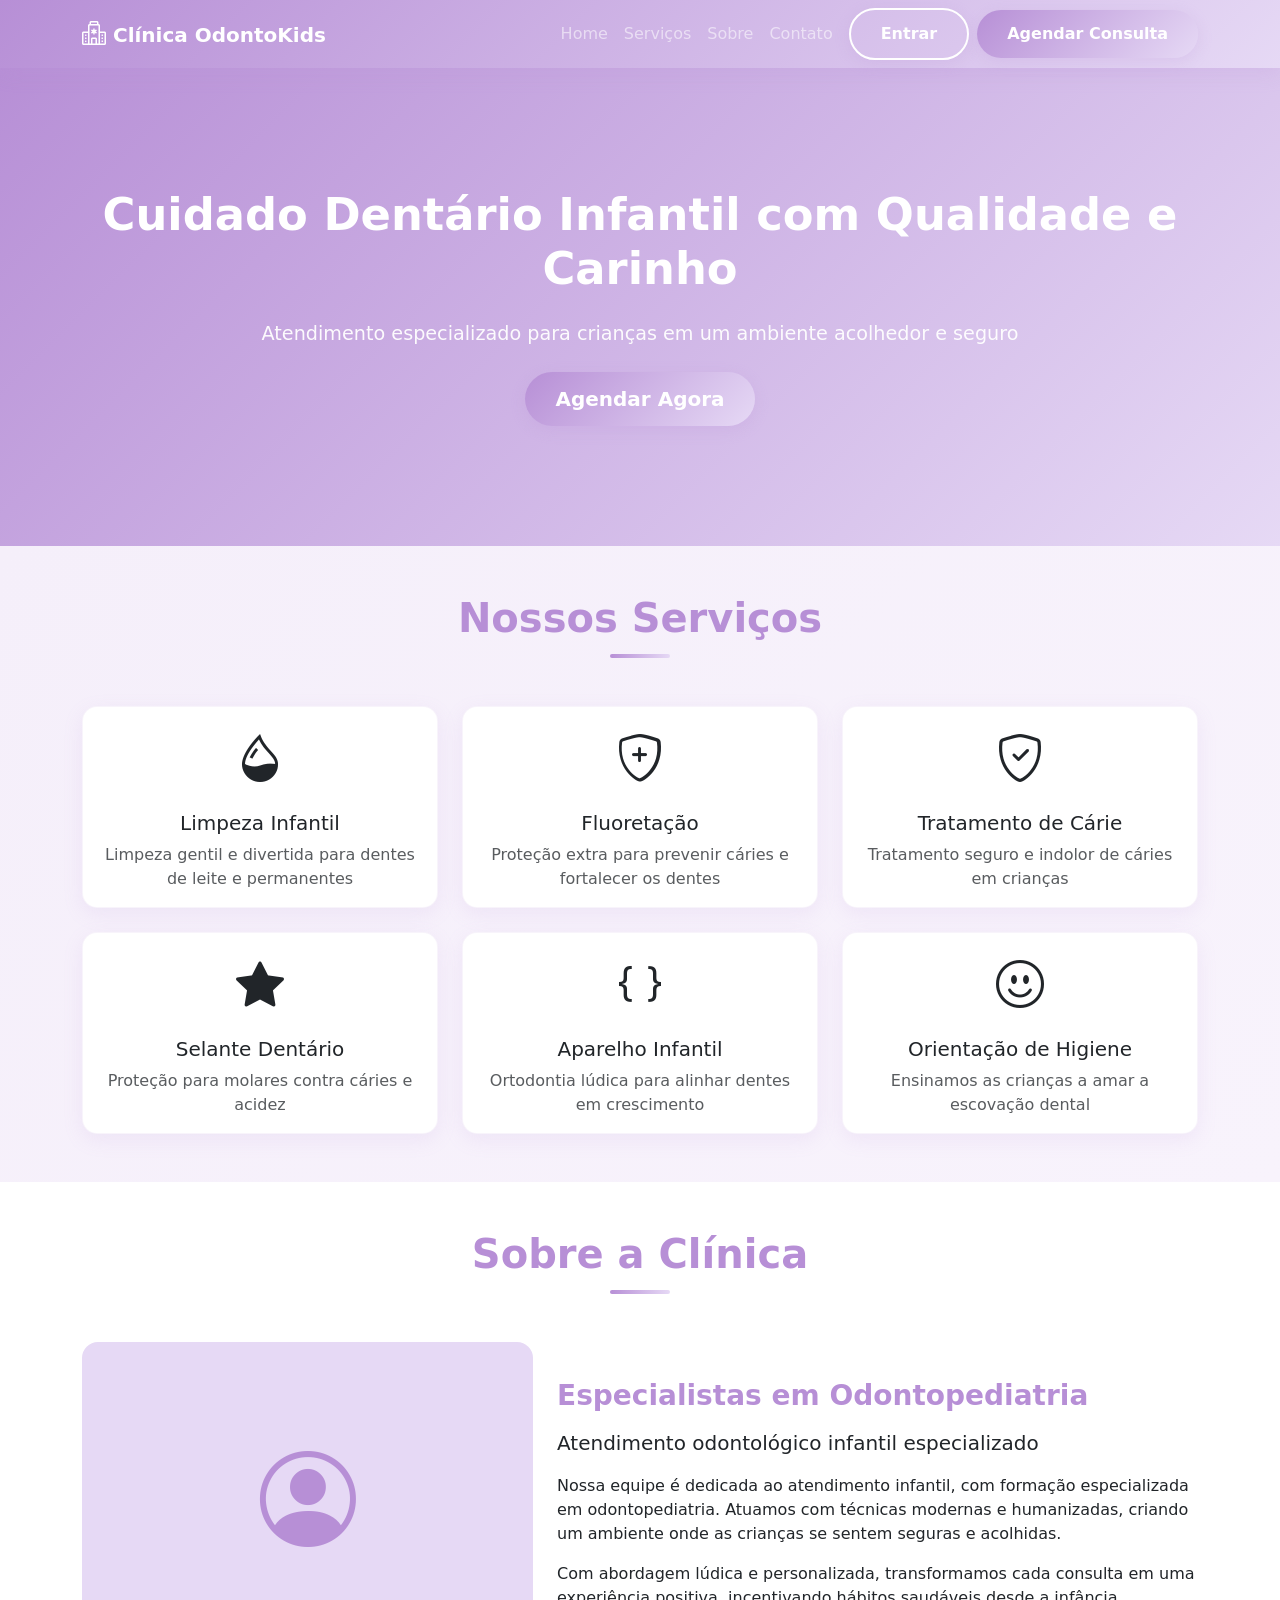
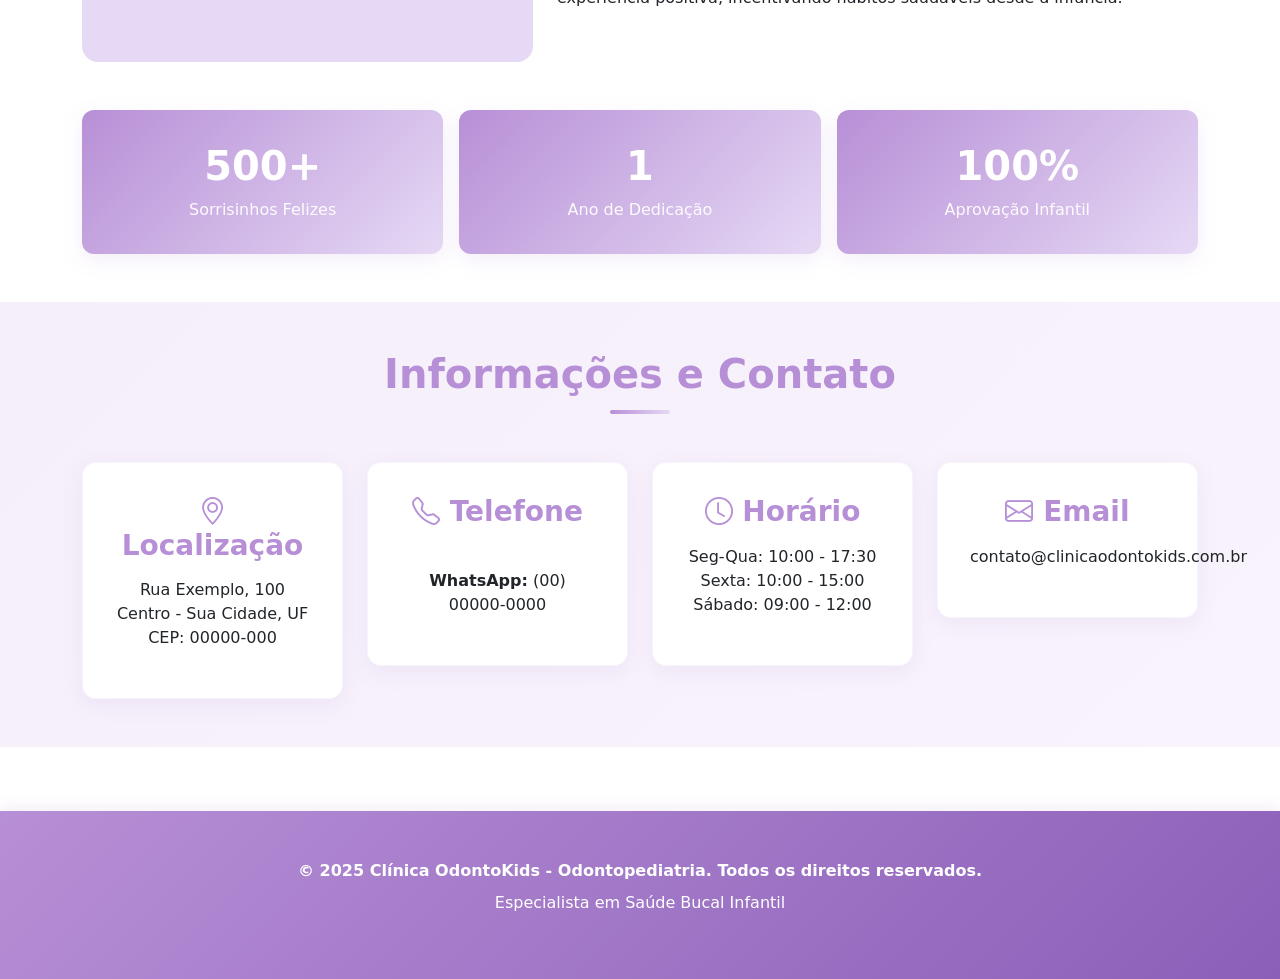
==== commit d9ac8571: "Corrige icones quebrados e remove nome fictício de medica do site Ajusta o CSP no .htaccess (faltava" ====
--- a/index.html
+++ b/index.html
@@ -197,7 +197,7 @@
     <nav class="navbar navbar-expand-lg navbar-dark navbar-custom sticky-top">
         <div class="container">
             <a class="navbar-brand fw-bold" href="#home">
-                <i class="bi bi-tooth" style="font-size: 1.5rem;"></i> Clínica OdontoKids
+                <i class="bi bi-hospital" style="font-size: 1.5rem;"></i> Clínica OdontoKids
             </a>
             <button class="navbar-toggler" type="button" data-bs-toggle="collapse" data-bs-target="#navbarNav" aria-controls="navbarNav" aria-expanded="false" aria-label="Toggle navigation">
                 <span class="navbar-toggler-icon"></span>
@@ -250,7 +250,7 @@
                 <div class="col-md-6 col-lg-4">
                     <div class="card card-custom h-100">
                         <div class="card-body text-center">
-                            <div class="card-icon"><i class="bi bi-tooth"></i></div>
+                            <div class="card-icon"><i class="bi bi-shield-plus"></i></div>
                             <h5 class="card-title text-dark">Fluoretação</h5>
                             <p class="card-text text-muted">Proteção extra para prevenir cáries e fortalecer os dentes</p>
                         </div>
@@ -303,16 +303,16 @@
     <!-- SOBRE -->
     <section id="sobre" class="py-5 bg-white">
         <div class="container">
-            <h2 class="section-title">Sobre a Dra. Ana Souza</h2>
+            <h2 class="section-title">Sobre a Clínica</h2>
             <div class="row align-items-center">
                 <div class="col-lg-5 mb-4 mb-lg-0">
                     <div style="width:100%;height:320px;background:#E6D9F5;border-radius:16px;display:flex;align-items:center;justify-content:center;"><i class="bi bi-person-circle" style="font-size:6rem;color:#B78FD6;"></i></div>
                 </div>
                 <div class="col-lg-7">
-                    <h3 style="color: var(--primary-color); font-weight: 700;">Dra. Ana Souza</h3>
-                    <p class="lead mt-3"><strong>CRO: 00000 | Especialista em Odontopediatria</strong></p>
-                    <p>Profissional dedicada ao atendimento infantil, com formação especializada em odontopediatria. Atua com técnicas modernas e humanizadas, criando um ambiente onde as crianças se sentem seguras e acolhidas.</p>
-                    <p>Com abordagem lúdica e personalizada, transforma cada consulta em uma experiência positiva, incentivando hábitos saudáveis desde a infância.</p>
+                    <h3 style="color: var(--primary-color); font-weight: 700;">Especialistas em Odontopediatria</h3>
+                    <p class="lead mt-3"><strong>Atendimento odontológico infantil especializado</strong></p>
+                    <p>Nossa equipe é dedicada ao atendimento infantil, com formação especializada em odontopediatria. Atuamos com técnicas modernas e humanizadas, criando um ambiente onde as crianças se sentem seguras e acolhidas.</p>
+                    <p>Com abordagem lúdica e personalizada, transformamos cada consulta em uma experiência positiva, incentivando hábitos saudáveis desde a infância.</p>
                 </div>
             </div>
             <div class="row align-items-center mt-5">
@@ -382,7 +382,7 @@
     <footer class="footer-custom text-center">
         <div class="container">
             <p class="mb-2"><strong>&copy; 2025 Clínica OdontoKids - Odontopediatria. Todos os direitos reservados.</strong></p>
-            <p>CRO: 00000 | Especialista em Saúde Bucal Infantil</p>
+            <p>Especialista em Saúde Bucal Infantil</p>
         </div>
     </footer>
 
